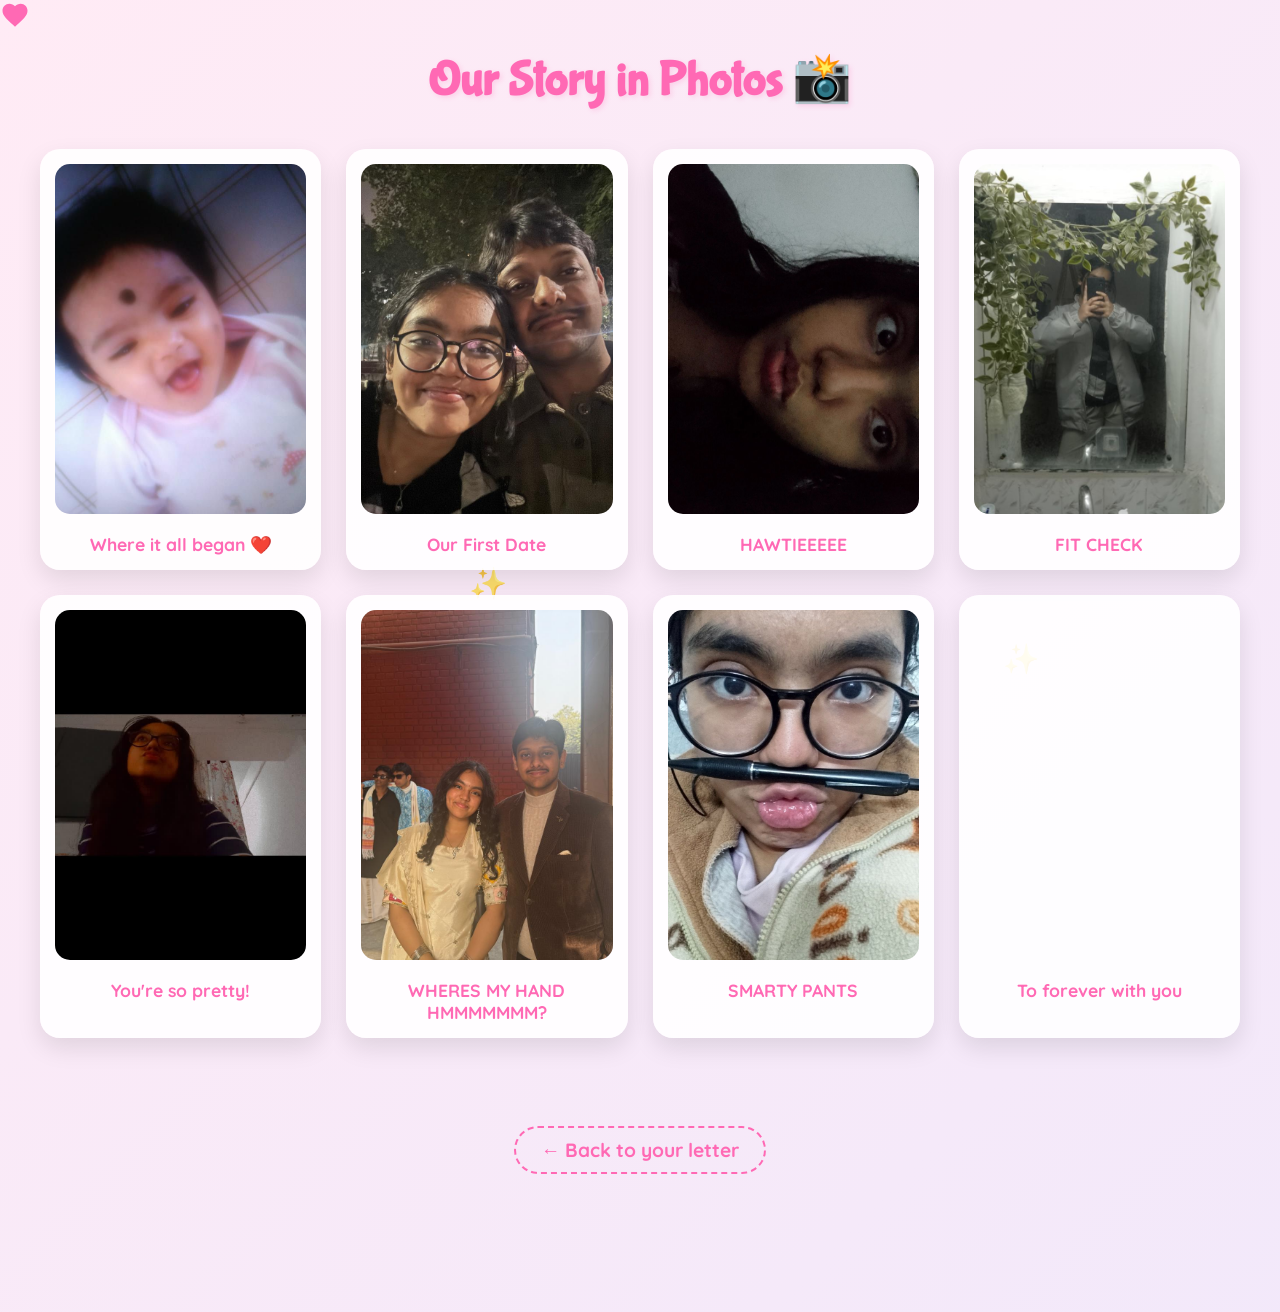
==== gallery.html @ 40462f01 "Add files via upload" ====
<!DOCTYPE html>
<html lang="en">
<head>
    <meta charset="UTF-8">
    <meta name="viewport" content="width=device-width, initial-scale=1.0">
    <title>Our Memories 💖</title>
    <!-- We reuse cause.css to keep the background and fonts consistent -->
    <link rel="stylesheet" href="./cause.css">
    <style>
        .gallery-container {
            padding: 50px 20px;
            text-align: center;
            min-height: 100vh;
        }

        .gallery-container h1 {
            font-family: 'Bubblegum Sans', cursive;
            color: #ff69b4;
            font-size: 3rem;
            margin-bottom: 40px;
            text-shadow: 2px 2px 5px rgba(255, 105, 180, 0.2);
        }

        .photo-grid {
            display: grid;
            grid-template-columns: repeat(auto-fit, minmax(280px, 1fr));
            gap: 25px;
            max-width: 1200px;
            margin: 0 auto;
            padding-bottom: 50px;
        }

        .photo-card {
            background: rgba(255, 255, 255, 0.9);
            padding: 15px;
            border-radius: 20px;
            box-shadow: 0 10px 25px rgba(0,0,0,0.1);
            transition: transform 0.4s cubic-bezier(0.175, 0.885, 0.32, 1.275);
            position: relative;
            z-index: 2;
        }

        .photo-card:hover {
            transform: scale(1.05) rotate(2deg);
            box-shadow: 0 15px 35px rgba(255, 105, 180, 0.3);
        }

        .photo-card img {
            width: 100%;
            height: 350px; /* Keeps all photos the same height */
            object-fit: cover;
            border-radius: 15px;
        }

        .photo-caption {
            margin-top: 15px;
            font-family: 'Quicksand', sans-serif;
            color: #ff69b4;
            font-weight: 700;
            font-size: 1.1rem;
        }

        .back-nav {
            margin-top: 50px;
            margin-bottom: 100px;
        }

        /* Styling for the back button to match the main site */
        .back-btn {
            text-decoration: none;
            color: #ff69b4;
            font-weight: 700;
            font-size: 1.2rem;
            border: 2px dashed #ff69b4;
            padding: 10px 25px;
            border-radius: 50px;
            transition: all 0.3s;
        }

        .back-btn:hover {
            background: #ff69b4;
            color: white;
        }
    </style>
</head>
<body>

    <!-- Heart Cursor Wrapper -->
    <div class="custom-cursor">
        <svg viewBox="0 0 24 24">
            <path fill="#ff69b4" d="M12 21.35l-1.45-1.32C5.4 15.36 2 12.28 2 8.5 2 5.42 4.42 3 7.5 3c1.74 0 3.41.81 4.5 2.09C13.09 3.81 14.76 3 16.5 3 19.58 3 22 5.42 22 8.5c0 3.78-3.4 6.86-8.55 11.54L12 21.35z"/>
        </svg>
    </div>

    <div class="gallery-container">
        <h1>Our Story in Photos 📸</h1>
        
        <div class="photo-grid">
            <!-- Photo 1 -->
            <div class="photo-card">
                <img src="bb.jpeg" alt="Memory 1">
                <p class="photo-caption">Where it all began ❤️</p>
            </div>

            <!-- Photo 2 -->
            <div class="photo-card">
                <img src="fd.jpeg" alt="Memory 2">
                <p class="photo-caption">Our First Date </p>
            </div>

            <!-- Photo 3 -->
            <div class="photo-card">
                <img src="haw.jpeg" alt="Memory 3">
                <p class="photo-caption">HAWTIEEEEE </p>
            </div>

            <!-- Photo 4 -->
            <div class="photo-card">
                <img src="fc.jpeg" alt="Memory 4">
                <p class="photo-caption">FIT CHECK </p>
            </div>

            <!-- Photo 5 -->
            <div class="photo-card">
                <img src="pretty.jpeg" alt="Memory 5">
                <p class="photo-caption">You're so pretty! </p>
            </div>

            <!-- Photo 6 -->
            <div class="photo-card">
                <img src="farewell.jpeg" alt="Memory 6">
                <p class="photo-caption">WHERES MY HAND HMMMMMMM?</p>
            </div>

            <!-- Photo 7 -->
            <div class="photo-card">
                <img src="sp.jpeg" alt="Memory 7">
                <p class="photo-caption">SMARTY PANTS</p>
            </div>

            <!-- Photo 8 -->
            <!-- Photo 8 (MP4 Video Version) -->
        <div class="photo-card">
            <video 
                src="forever.mp4" 
                autoplay 
                loop 
                muted 
                playsinline 
                style="width: 100%; height: 350px; object-fit: cover; border-radius: 10px;">
            </video>
            <p class="photo-caption">To forever with you </p>
        </div>
        </div>

        <div class="back-nav">
            <a href="cause.html" class="back-btn">← Back to your letter</a>
        </div>
    </div>

    <!-- This ensures the hearts and cursor work on the gallery too -->
    <script src="https://cdnjs.cloudflare.com/ajax/libs/gsap/3.12.2/gsap.min.js"></script>
    <script src="./cause.js"></script>
</body>
</html>
---- cause.css ----
@import url('https://fonts.googleapis.com/css2?family=Bubblegum+Sans&family=Quicksand:wght@500;700&display=swap');

/* --- GLOBAL: HIDE STANDARD MOUSE --- */
* {
    margin: 0;
    padding: 0;
    box-sizing: border-box;
    cursor: none !important; 
}

body {
    background: linear-gradient(-45deg, #ffe6e6, #e6e6ff, #ffebf5);
    background-size: 400% 400%;
    animation: gradientBG 15s ease infinite;
    font-family: 'Quicksand', sans-serif;
    overflow-x: hidden;
}

/* --- HEART CURSOR --- */
.custom-cursor {
    width: 30px; 
    height: 30px;
    position: fixed; 
    pointer-events: none; 
    z-index: 10001; 
}

/* --- HERO --- */
.hero-section {
    height: 100vh;
    display: flex;
    justify-content: center;
    align-items: center;
    text-align: center;
}

.hero-content h1 {
    font-family: 'Bubblegum Sans', cursive;
    font-size: clamp(2.5rem, 10vw, 5rem);
    color: #ff69b4;
    animation: bounce 2s infinite;
}

/* --- CARDS & MAIN LETTER --- */
.container {
    max-width: 900px;
    margin: 0 auto;
    padding: 2rem;
}

.reason-card {
    background: rgba(255, 255, 255, 0.85);
    border-radius: 30px;
    padding: 5rem 2.5rem;
    margin: 10vh 0;
    box-shadow: 0 20px 40px rgba(255, 105, 180, 0.2);
    position: relative;
    overflow: hidden;
    min-height: 80vh;
    display: flex;
    align-items: center;
    justify-content: center;
}

.reason-text {
    font-size: 1.5rem;
    line-height: 1.9;
    color: #444;
    z-index: 2;
    text-align: center;
    white-space: pre-line;
}

/* FIXED: Background photo in the letter card */
.gif-overlay img {
    position: absolute;
    top: 50%; left: 50%;
    transform: translate(-50%, -50%);
    width: auto;
    max-width: 70%;
    max-height: 60%;
    object-fit: contain;
    filter: brightness(1) opacity(0.15);
    z-index: 1;
}

/* --- BUTTONS --- */
.button-wrapper {
    text-align: center;
    margin: 40px 0;
}

.gallery-button {
    display: inline-block;
    background: linear-gradient(45deg, #ff69b4, #ff99cc);
    color: white !important;
    padding: 1.2rem 2.5rem;
    font-family: 'Bubblegum Sans', cursive;
    text-decoration: none;
    border-radius: 50px;
    transition: 0.3s;
}

.music-player {
    position: fixed;
    bottom: 25px;
    right: 25px;
    z-index: 10000;
}

.music-btn {
    background: white;
    border: 3px solid #ff69b4;
    color: #ff69b4;
    padding: 12px 24px;
    border-radius: 50px;
    font-weight: bold;
}

/* --- NEW: TEDDY HUG SECTION (The bottom photo) --- */
.ending-section {
    text-align: center;
    padding: 60px 0 120px 0;
}

.teddy-hug img {
    width: 200px; /* Small and cute size */
    height: auto;
    border-radius: 20px;
    border: 5px solid white;
    box-shadow: 0 10px 20px rgba(255, 105, 180, 0.2);
    margin-bottom: 20px;
}

.ending-text {
    font-family: 'Bubblegum Sans', cursive;
    font-size: 2.5rem;
    color: #ff69b4;
}

/* --- ANIMATIONS --- */
@keyframes gradientBG {
    0% { background-position: 0% 50%; }
    50% { background-position: 100% 50%; }
    100% { background-position: 0% 50%; }
}

@keyframes bounce {
    0%, 100% { transform: translateY(0); }
    50% { transform: translateY(-20px); }
}

.floating { position: fixed; pointer-events: none; z-index: 0; }
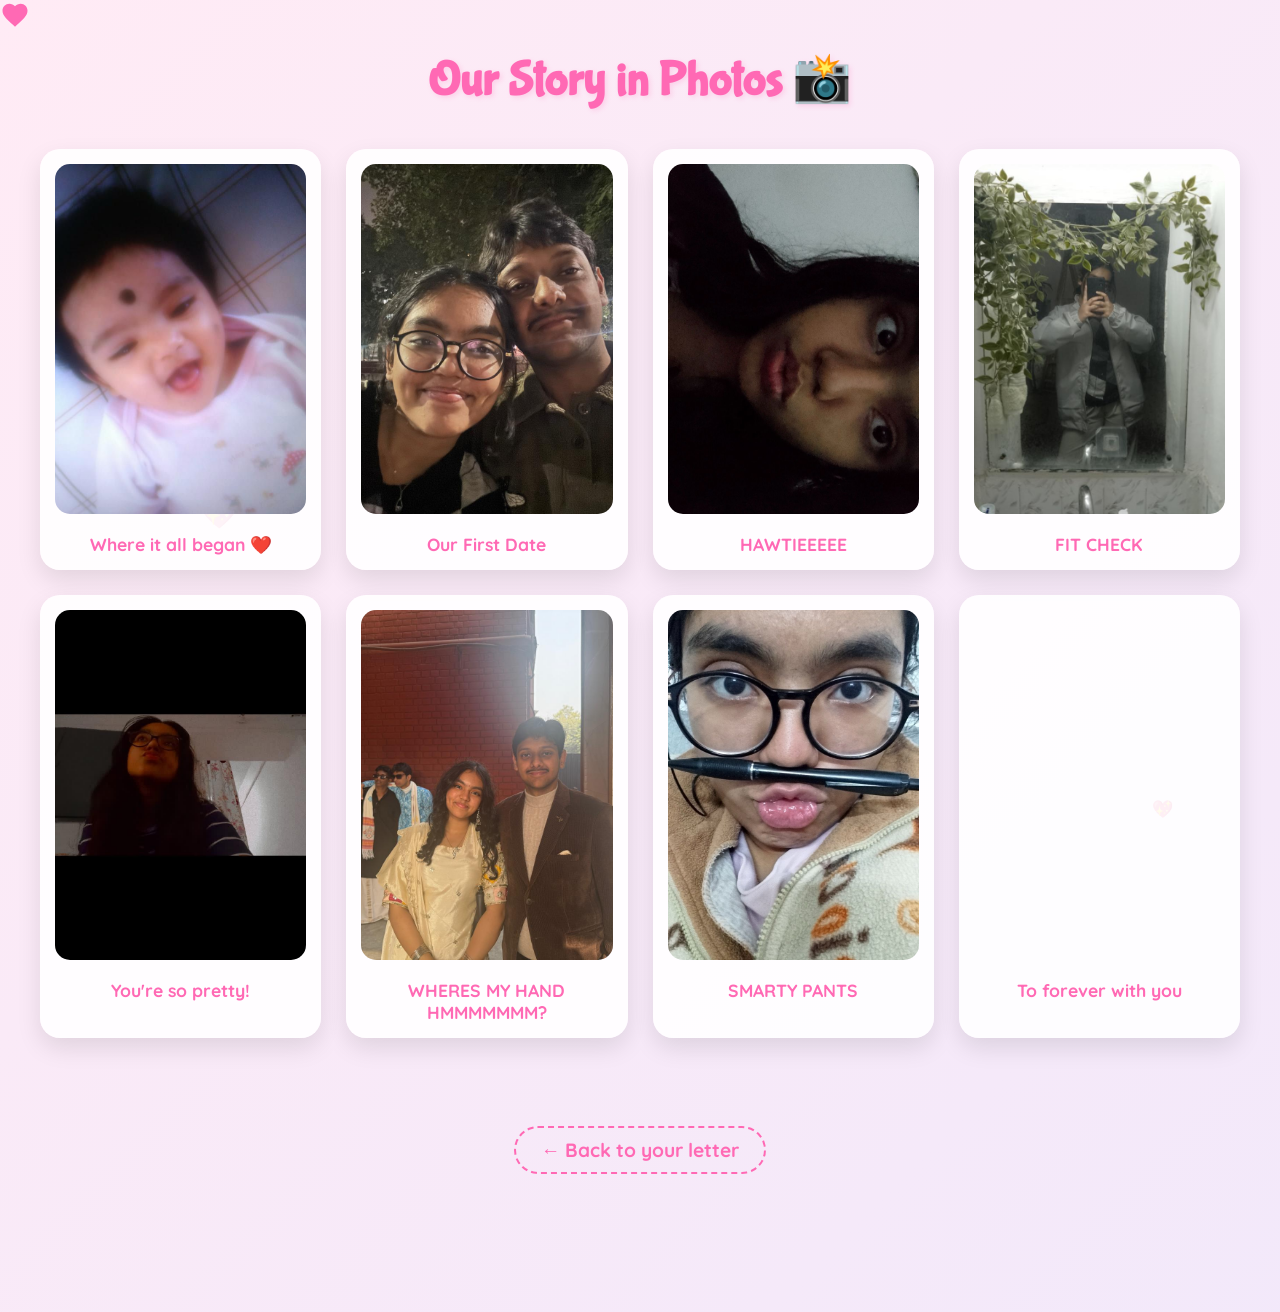
==== commit 9c1cc899: "Update gallery.html" ====
--- a/gallery.html
+++ b/gallery.html
@@ -154,7 +154,7 @@
         </div>
 
         <div class="back-nav">
-            <a href="cause.html" class="back-btn">← Back to your letter</a>
+            <a href="index.html" class="back-btn">← Back to your letter</a>
         </div>
     </div>
 
@@ -162,4 +162,4 @@
     <script src="https://cdnjs.cloudflare.com/ajax/libs/gsap/3.12.2/gsap.min.js"></script>
     <script src="./cause.js"></script>
 </body>
-</html>+</html>
